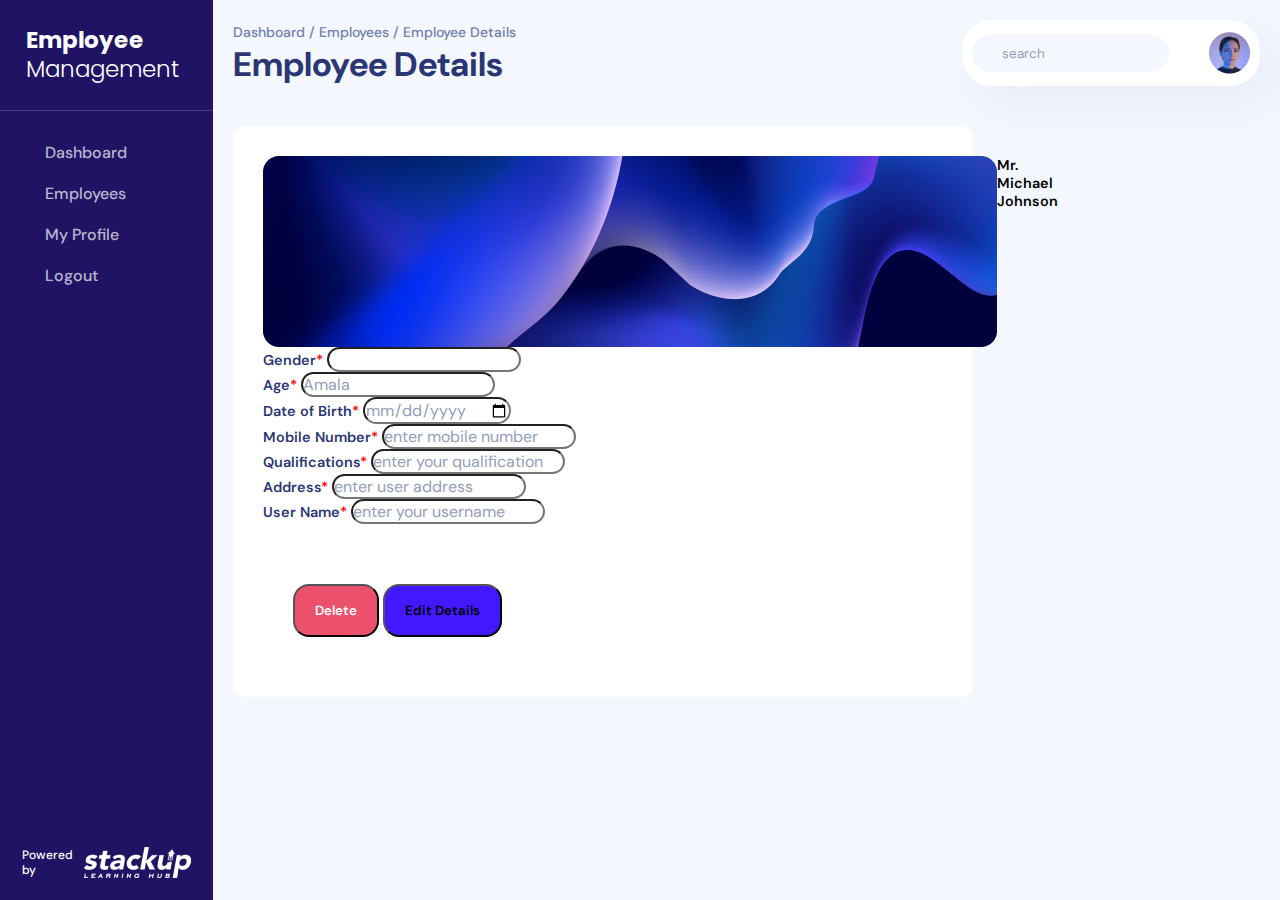
==== editemployee.html @ 4b9c434e "this is first commit" ====
<!DOCTYPE html>
<html lang="en">

<head>
    <meta charset="UTF-8">
    <meta name="viewport" content="width=device-width, initial-scale=1.0">
    <title>details Employee</title>
    <link href="https://cdn.jsdelivr.net/npm/bootstrap@5.3.2/dist/css/bootstrap.min.css" rel="stylesheet"
        integrity="sha384-T3c6CoIi6uLrA9TneNEoa7RxnatzjcDSCmG1MXxSR1GAsXEV/Dwwykc2MPK8M2HN" crossorigin="anonymous">
    <link rel="stylesheet" href="https://cdn.jsdelivr.net/npm/bootstrap-icons@1.11.1/font/bootstrap-icons.css">
    <link rel="stylesheet" href="https://cdnjs.cloudflare.com/ajax/libs/font-awesome/6.4.2/css/all.min.css"
        integrity="sha512-z3gLpd7yknf1YoNbCzqRKc4qyor8gaKU1qmn+CShxbuBusANI9QpRohGBreCFkKxLhei6S9CQXFEbbKuqLg0DA=="
        crossorigin="anonymous" referrerpolicy="no-referrer" />
    <link rel="stylesheet" href="form.css">
    <link rel="stylesheet" href="style.css">

</head>

<body>
    <section class="conTainer">
        <div class="main-section">
            <!-- Side bar section -->
            <div class="main-side-section">
                <div class="nav-head">
                    <div class="main-section-head">Employee</div>
                    <div class="main-side-head">Management</div>
                </div>
            </div>

            <!-- nav links -->

            <div class="nav-content">
                <ul class="nav-head-content">
                    <li><a href=""><i class="fa-solid fa-house"></i> <span class="navrbars-text">Dashboard</span></a>
                    </li>
                    <li><a href=""><i class="fa-solid fa-chart-simple"></i><span
                                class="navrbars-text">Employees</span></a></li>
                    <li><a href=""><i class="fa-solid fa-user"></i><span class="navrbars-text">My Profile</span></a>
                    </li>
                    <li><a href=""><i class="fa-solid fa-lock"></i><span class="navrbars-text">Logout</span></a></li>

                </ul>
            </div>
            <!-- powered bye area -->
            <div class="copyright">
                <div class="copyright-content">Powered by</div>
                <img src="img/logo.png" alt="stackup learining">
            </div>
        </div>


        <!-- main content  -->
        <div class="main-content">
            <!-- main header text -->
            <div class="banner-header">
                <div class="banner-text">
                    <div class="head-text">Dashboard / Employees / Employee Details</div>
                    <div class="main-head">Employee Details</div>
                </div>

                <!-- seacrch and profile -->
                <div class="profile_search">
                    <div class="search_input">
                        <i class="fa-solid fa-magnifying-glass"></i>
                        <input type="search" placeholder="search">
                    </div>
                    <i class="fa-regular fa-bell bell"></i>
                    <img src="img/Avatar Style 6.png">
                </div>
            </div>

            
            


            <div class="row edit-form" id="editEmployeeForm">

                <div class="col-lg-6 bg-colour edit-block col-md-12 " id="block">
                    <div class="head-btn">
                        <img class="bg-image" src="img/Background Image.png">
                        <div>Mr. Michael Johnson</div>

                        <!-- <button data-close-button class="close-button">&times;</button> -->
                    </div>
                   
                    <form>
                        <input type="hidden" id="editId">

                        <div class="row">
                            <div class="col-lg-2 col-md-12">
                                <label for="gender" class="form-label pb-3 pt-4 required">Gender</label>
                                <input class="form-control form-control-lg" type="text" placeholder=""
                                    aria-label=".form-control-sm example" id="editgender">

                            </div>

                            <div class="col-lg-2 col-md-6">
                                <label for="age" class="form-label pb-3 pt-4 required">Age</label>
                                <input class="form-control form-control-lg" type="text" placeholder="Amala"
                                    aria-label=".form-control-sm example" id="editage">

                            </div>

                            <div class="col-lg-6 col-md-6">
                                <div class="col-lg-6 col-sm-12">
                                    <label for="date of birth" class="form-label pb-3 pt-4 required">Date of Birth</label>
                                    <input class="form-control form-control-lg" type="date" placeholder="" id="editdob"
                                        aria-label=".form-control-sm example">
    
                                </div>

                            </div>


                        </div>
                        <div class="row">
                            <div class="col-lg-6 col-sm-12">
                                <label for="exampleInputEmail1" class="form-label pb-3 pt-4 required">Mobile Number</label>
                                <input type="number" class="form-control form-control-lg" id="exampleInputEmail1"
                                    id="edit-mob" placeholder="enter mobile number" aria-describedby="emailHelp">
                            </div>

                            <div class="col-lg-6 col-sm-12">
                                <label for="Qualifications" class="form-label pb-3 pt-4 required">Qualifications</label>
                                <input class="form-control form-control-lg" type="text"
                                    placeholder="enter your qualification" aria-label=".form-control-sm example"
                                    id="edit-qualifications">
                            </div>

                        </div>

                        <div class="row">
                            <div class="col-lg-6 col-sm-12">
                                <label for="exampleInputEmail1" class="form-label pb-3 pt-4 required">Address</label>
                                <input type="text" class="form-control form-control-lg" id="exampleInputEmail1"
                                    placeholder="enter user address" aria-describedby="emailHelp" id="editaddress">
                            </div>

                            <div class="col-lg-6 col-sm-12">
                                <label for="password" class="form-label pb-3 pt-4 required">User Name</label>
                                <input class="form-control form-control-lg" type="text"
                                    placeholder="enter your username" aria-label=".form-control-sm example"
                                    id="editusername">
                            </div>

                        </div>

                     

                        <div class=" d-flex justify-content-end buttons edit-block bg-colour w-100">
                            <button type="button" class="btn dele-btns align">Delete</button>
                            <button type="button" class="btn btn-primary">Edit Details</button>
                        </div>
                    </form>
                </div>
            </div>
            


            <div id="overlay"></div>


        </div>


    </section>

    <script src="script.js"></script>

    <script src="https://cdn.jsdelivr.net/npm/bootstrap@5.3.2/dist/js/bootstrap.bundle.min.js"
        integrity="sha384-C6RzsynM9kWDrMNeT87bh95OGNyZPhcTNXj1NW7RuBCsyN/o0jlpcV8Qyq46cDfL"
        crossorigin="anonymous"></script>
</body>

</html>
---- form.css ----
@import url('https://fonts.googleapis.com/css2?family=Caprasimo&family=DM+Sans:opsz,wght@9..40,400;9..40,500;9..40,700&family=Instrument+Serif:ital@1&family=Montserrat:wght@400;500;700&display=swap');
@import url("https://cdn.jsdelivr.net/npm/bootstrap-icons@1.11.1/font/bootstrap-icons.css");


body {
    box-sizing: border-box;
    margin: 0;
    padding: 0;
    
    
    
    background: #E9EDF2;
    font-family: DM Sans;
    font-size: .90rem;
    font-weight: 600;


}
:root{
    --primary-text-color: #2B3674;    
    --secondary-color: #4318ff;
    --paragrah-color: #8F9BBA;
    --background-color: #fff;
    --input-bg-color: #FAFCFE;
    --input-br-color: #B2BAD0;
    --alert-text: #624E17;
    --danger-color: #f00;

}

/* edit block */

.edit-block{
    border-radius: 12px;
    padding: 30px 30px;
    margin-top: 40px;
    width: 72%;
}
.bg-image{
    
}
.edit-img{
    
}
.block{
    
    /* width: 80%; */
    /* height: 100vh; */
    position: absolute;
    top: 70%;
    left: 50%;
    right: 50%;
    transform: translate(-50%, -50%) scale(0);
    z-index: 20;
    transition: 200ms ease-in-out;
    /* width: 500px; */
    /* max-width: 80%; */
}
.block.active{
    transform: translate(-50%, -50%) scale(1);
}
.block{
    width: 49%;
    border-radius: 12px;
    padding: 30px 30px;
    margin-top: 100px;
    
}
.head-btn{
    display: flex;
    justify-content: space-between;
}
.close-button{
    border: none;
    background: transparent;
    display: flex;
    justify-content: flex-end;
    font-size: 30px;
}
#overlay{
    position: fixed;
    opacity: 0;
    top: 0;
    left: 0;
    right: 0;
    bottom: 0;
    background-color: rgba(0,0,0,.5);
    pointer-events: none;
    transition: 200ms ease-in-out;
}
#overlay.active{
    opacity: 1;
    pointer-events: all;
}
.bg-colour{
    background-color: var(--background-color);
}

.text{
    font-weight: 700;
    font-style: normal;
    line-height: 32px;

}
.bg-colour h3{
    color: var(--primary-text-color);
    font-size: 24px;
    letter-spacing: -0.48px;
    padding-bottom: 20px;
}
.bg-colour h5{
    color: var(--secondary-color);
    text-align: center;
    font-size: 16px;
    letter-spacing: -0.32px;
}
.bg-colour p{
    color: var(--paragrah-color);
    text-align: center;
    font-size: 12px;
    font-style: normal;
    font-weight: 500;
    line-height: 15px;
    letter-spacing: -0.24px;
}
.form-control-lg{
    font-size: 1rem;
    color: #949DB9;
}
input::placeholder {
    color:#949DB9;
}
.form-label{
     color: var(--primary-text-color);
}
.form-check-label{
     color: var(--primary-text-color);
}
.btn-light{
    color: var(--primary-text-color);
}

.file-upload{
    border: 2px dashed #B2BAD0;
    color: var(--input-br-color);
    border-radius: 12px;
    padding: 1rem;
    background-color: var(--input-bg-color);
}
input[type="file"]{
    display: none;
}
.upload{
    color: var(--secondary-color);
    font-size: 30px;
}
.form-select{
     font-size: 17px;
     border-radius: 16px;
     color: #949DB9;
     line-height: 24px;
     letter-spacing: -0.28px;
     font-style: normal;
     font-weight: 400;
}

.form-control{
    color: #949DB9 !important;
    border-radius: 16px;
}
.form-control::placeholder{
    color: #949DB9 !important;
}
.form-control:focus {
    border: 1px solid #4318FF;
    box-shadow: none;
    /* outline: none; */
}
.form-select:focus {
    border: 1px solid #4318FF;
    box-shadow: none;
    outline: none;
}

.form-check-input{
    align-items: center;
}
.form-range::-webkit-slider-thumb{
    -webkit-appearance: none;
    background-color: var(--secondary-color);
    cursor: pointer;
}
.form-check-input:checked{
     background-color: var(--secondary-color);
     outline: none;
     border: none;

}
.form-control-color{
    max-width: 100%;
}
.alert{
    margin-bottom: 0;
}
.alert p{
    text-align: left;
    font-size: 14px;
    line-height: 22px;
    color: var(--alert-text);
}
.alert .para-text{
    font-size: 14px;
    font-weight: 600;
}
.alert-text{
    margin-bottom: .8rem;
}
.ranges{
    width: 130px;
    /* border: 1px solid #dee2e6; */
    padding: 10px;
    text-align: center;
    color: var(--primary-text-color);
}
/* span{
    border-radius: 16px;
    background-color: var(--input-bg-color);
} */
.flex-wrap{
    gap: .4rem;
}
.btn{
    padding: 1rem 1.25rem;
    font-weight: 600;
    border-radius: 1rem;
}
.btn-primary{
    background-color: var(--secondary-color);
}
.btn-primary:hover{
    background-color: var(--secondary-color);
    color: #fff;
}
.align{
    background-color: transparent;
}
.required::after{
   content: "*";
   color: var(--danger-color);
}
.form-margin{
    padding-left: 2.5rem;
}
.buttons{
    /* font-weight: 600; */
    /* padding: 30px 30px; */
    /* border-radius: 16px; */
    margin-top: 30px;
    outline: none;
    gap: 6px;
}

/* edit form */
.dele-btns{
    background-color: #EB506C;
    color: #fff;
}
.dele-btns:hover{
    color: #fff;
    background-color: #EB506C;
}
/* edit data */

/* Add this to your style.css file */
.edit-form {
    /* display: none; */
    /* Add your styling for the edit form */
  }
  .chbtn{
    display: none;
  }
  

/* delete alertbox */
.delete-edit-btn{
    display: flex;
    flex-direction: column;
    gap: 15px;
    border-radius: 12px;
    padding: 20px;
    position: absolute;
    top: 90px;
    left: 30%;
    display: none;
    /* right: 50px; */
}
.dele-head .text{
    font-size: 20px;
    flex: 1;
    color: var(--primary-text-color);
}
.dele-head{
    display: flex;
    
}
.dele-head i{
    font-size: 30px;
    border-radius: 10px;
    background-color: #F4F7FE;
    color: var(--secondary-color);
}
.dele-head-text{
    color: var(--primary-text-color);
    font-size: 16px;
    font-weight: 500;
}
.dele-bt button{
    display: flex;
    justify-content: flex-end;
    
    
}
/* delete alertbox-end */


@media (max-width: 1400px){
    .container, .container-lg, .container-md, .container-sm, .container-xl, .container-xxl {
        max-width: 1200px;
    }
}
@media (max-width: 1000px){
  .block {
    max-width: unset;
  }
}
@media (max-width: 1000px){
    .col-md-12{
        width: 100%;
    }

    .flex-wrap{
        gap: 15px;
    }
}
@media (max-width: 600px){
    .block {
        margin-top: 0px;
        border-radius: 0px;
        padding: 30px 30px;
    }
    .buttons{
        padding: 27px;
        margin-top: 0px;
        border-radius: 0px;
    }
    .btn{
    padding: .50rem .50rem;
    }
    
}
---- style.css ----
@import url('https://fonts.googleapis.com/css2?family=Montserrat:ital,wght@0,100;0,200;0,300;0,400;0,500;0,600;0,700;0,800;0,900;1,200;1,300;1,400;1,500;1,600;1,700;1,800;1,900&family=Poppins:wght@100;200;300;400;500;600;700;800;900&display=swap');
@import url('https://fonts.googleapis.com/css2?family=DM+Sans:opsz,wght@9..40,200;9..40,400;9..40,500;9..40,600;9..40,700;9..40,900;9..40,1000&family=Montserrat:ital,wght@0,100;0,200;0,300;0,400;0,500;0,600;0,700;0,800;0,900;1,200;1,300;1,400;1,500;1,600;1,700;1,800;1,900&family=Poppins:wght@100;200;300;400;500;600;700;800;900&display=swap');

* {
    padding: 0;
    margin: 0;
    font-family: 'Montserrat', sans-serif;
    font-family: 'Poppins', sans-serif;
    font-family: 'DM Sans', sans-serif;
    box-sizing: border-box;
}

a {
    text-decoration: none;
}

li {
    list-style: none;
}

:root {
    --primary-color: rgb(33, 19, 100);
    --white-color: #fff;
    --main-content: rgb(244, 247, 254);
    --text-color: #2B3674;
}

.conTainer {
    display: grid;
    grid-template-columns: 1fr 5fr;
}

.main-section {
    display: flex;
    flex-direction: column;
    background-color: var(--primary-color);
    height: 100vh;
    /* width: 290px; */
}

.main-side-section {
    border-bottom: 1px solid #FFFFFF2B;
}

.nav-head {
    padding: 26px;

}

.main-section-head {
    color: var(--white-color);
    font-size: 23px;
    font-family: Poppins;
    font-weight: 700;
    line-height: 28.75px
}

.main-side-head {
    color: var(--white-color);
    font-size: 23px;
    font-family: Poppins;
    font-weight: 300;
    line-height: 28.75px;
}

.nav-bar-Powered {
    border-bottom: 1px solid #FFFFFF2B;
}


.nav-content {
    display: flex;
    flex-direction: column;
    flex: 1;
}

.nav-head-content {
    margin: 1px 0;
    display: flex;
    flex-direction: column;
    padding: 20px;

    /* gap: 20px; */
    /* padding-top: 20px; */
}

.nav-head-content li {
    /* padding-left: 25px; */
    padding: 10px;
}
.nav-head-content li:hover {
    border-radius: 15px;
    background: rgba(255, 255, 255, 0.13);
}
.nav-head-content li a {
    display: flex;
    gap: 15px;
    color: rgba(255, 255, 255, 0.70);
    font-size: 16px;
    font-family: DM Sans;
    font-weight: 500;
    /* line-height: 30px; */
}

.nav-head-content a {
    display: flex;
    align-items: center;
}

.copyright {
    display: flex;
    background-color: var(--primary-color);
    gap: 10px;
    align-items: center;
    align-items: center;
    justify-content: center;
    padding: 22px;
}

.copyright-content {
    color: var(--white-color);
    font-size: 12px;
    font-family: DM Sans;
    font-weight: 500;
    line-height: 15px;
}

/* main content */

.main-content {
    background-color: var(--main-content);
    width: 100%;
    padding: 20px;
    height: 100vh;
}
.banner-header{
    display: flex;
}
.banner-text {
    /* padding-left: 22px; */
    flex: 1;
}

.head-text {
    color: #707EAE;
    font-size: 14px;
    font-family: DM Sans;
    font-weight: 500;
    line-height: 24px;
}

.main-head {
    color: var(--text-color);
    font-size: 34px;
    font-family: DM Sans;
    font-weight: 700;
    line-height: 42px;
}

.profile_search{
    display: flex;
    align-items: center;
    gap: 20PX;
    background-color: var(--white-color);
    border-radius: 30px;
    padding: 10px;
    box-shadow: 14px 17px 40px 4px rgba(112, 144, 176, 0.08);
}
input[type="search"]{
    outline: none;
    border: none;
    padding: 10px;
    width: 100%;
    background-color: transparent;

}
.search_input{
    display: flex;
    align-items: center;
    background-color: var(--main-content);
    
    border-radius: 30px;
}
.search_input i{
    color: #2B3674;
    padding-left: 20px;
}
.bell{
    color: #A3AED0;
}

.table-section {
    display: flex;
    flex-direction: column;
    gap: 20px;
    /* align-items: center; */
    border-radius: 20px;
    margin: 20px 0px;
    padding: 20px;
    background-color: var(--white-color);
}
.table-container{
    display: flex;
}
.tables{
    display: flex;
    align-items: center;
    flex: 1;
}
.table-head {
    color: var(--text-color);
    font-size: 24px;
    font-family: DM Sans;
    font-weight: 700;
    line-height: 32px;
}
.number-dropdown{
    padding: 0px 8px 0px 20px;

}
.number-dropdown select{
    padding: 6px 12px;
    border-radius: 5px;
}
.drop-text{
    color: #333;
    text-align: center;
    font-family: DM Sans; 
    font-size: 15px;
    font-style: normal;
    font-weight: 700;
    line-height: 24px; 
    letter-spacing: -0.3px;
}
.table-btn button{
    border-radius: 16px;
    background-color: #4318ff;
    padding: 13px 20px ;
    border: none;
}
.table-btn-text {
    color: #FFF;
    text-align: center;
    font-family: DM Sans;
    font-size: 15px;
    font-style: normal;
    font-weight: 700;
    line-height: 24px; /* 160% */
    letter-spacing: -0.3px;

}
/* table */
#table-content tr td{

color: var(--text-color);
font-size: 14px;
font-style: normal;
font-weight: 700;
line-height: 24px; 
letter-spacing: -0.28px;

}
.table-down-icon::after{
    content: '\f107';
    font-family: FontAwesome;
    margin: 0 0 0 7px;
}
.table-content-head .head-text{
    color: #8B95B7;
}

/* .delete-edit button */

.delete-edit {
    border: none;
    background: #EBEFF8;
    padding: 10px;
    border-radius: 10px;
}

.delete-edit i {
    color: #4318FF;
    font-size: 20px;
    display: flex;
    align-items: center;
}
 .employee-data button{
    border: none;
}
.actions{
    position: relative;
}
.employee-data{
    position: absolute;
    padding: 10px 5px;
    left: -89px;
    top: 45px;
    border-radius: 14px;
    border: 0.5px solid #D3D8E2;
    background: #FFF;
    box-shadow: 0px 1px 4px 0px rgba(16, 16, 49, 0.12);
    z-index: 5;
    display: flex;
    flex-direction: column;
    gap: 10px;
    display: none;
}


.employee-data .btn-controls{
    background-color: transparent;
    color: #2B3674;
    align-items: center;
    gap: 10px;
    font-family: DM Sans;
    font-size: 14px;
    font-style: normal;
    font-weight: 700;
    line-height: 24px;
    letter-spacing: -0.28px;
    border: none;
    display: flex;
    padding: 10px;
}
.gap{
    padding-bottom: 10px;
}
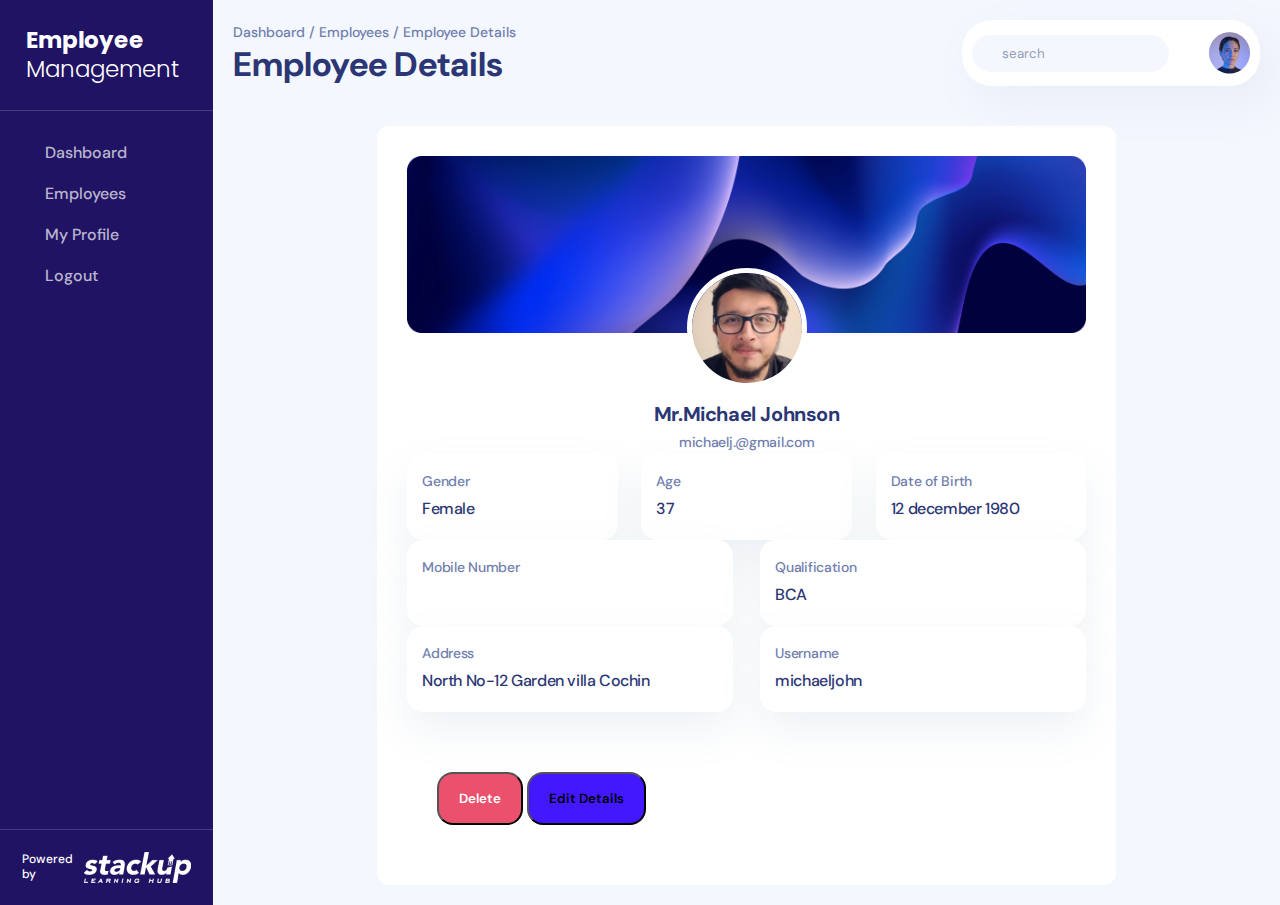
==== commit d2552a9d: "new changes" ====
--- a/editemployee.html
+++ b/editemployee.html
@@ -76,87 +76,267 @@
             <div class="row edit-form" id="editEmployeeForm">
 
                 <div class="col-lg-6 bg-colour edit-block col-md-12 " id="block">
-                    <div class="head-btn">
-                        <img class="bg-image" src="img/Background Image.png">
-                        <div>Mr. Michael Johnson</div>
-
+                        <div class="emp-details">
+                        <img class="img-bg" src="img/Background Image.png">
+                       
+                        <img class="bg-image" id="view-img" src="img/Elipse 5.png">
+                        <div class="img-head">
+                        <div class="form-name" id="view-fullname">Mr.Michael Johnson</div>
+                        <div class="form-email" id="view-email">michaelj.@gmail.com</div>
+                        </div>
                         <!-- <button data-close-button class="close-button">&times;</button> -->
-                    </div>
-                   
-                    <form>
-                        <input type="hidden" id="editId">
-
-                        <div class="row">
-                            <div class="col-lg-2 col-md-12">
-                                <label for="gender" class="form-label pb-3 pt-4 required">Gender</label>
-                                <input class="form-control form-control-lg" type="text" placeholder=""
-                                    aria-label=".form-control-sm example" id="editgender">
-
-                            </div>
-
-                            <div class="col-lg-2 col-md-6">
-                                <label for="age" class="form-label pb-3 pt-4 required">Age</label>
-                                <input class="form-control form-control-lg" type="text" placeholder="Amala"
-                                    aria-label=".form-control-sm example" id="editage">
-
-                            </div>
-
-                            <div class="col-lg-6 col-md-6">
-                                <div class="col-lg-6 col-sm-12">
-                                    <label for="date of birth" class="form-label pb-3 pt-4 required">Date of Birth</label>
-                                    <input class="form-control form-control-lg" type="date" placeholder="" id="editdob"
-                                        aria-label=".form-control-sm example">
-    
+                       </div>
+                         <!-- row1 -->
+                         <div class="form-table mt-4">
+                         <div class="form-text">
+                             <div class=" form-email">Gender</div>
+                             <div class="form-name form-content" id="view-gender">Female</div>
+
+                         </div>
+
+                         <div class="form-text">
+                            <div class=" form-email">Age</div>
+                            <div class="form-name form-content" id="view-age">37</div>
+
+                        </div>
+
+                        <div class="form-text">
+                            <div class=" form-email">Date of Birth</div>
+                            <div class="form-name form-content" id="view-dob">12 december 1980</div>
+
+                        </div>
+                        </div>
+                      
+                          <!-- row2 -->
+                        <div class="form-table mt-3">
+                        <div class="form-text form-box">
+                            <div class=" form-email">Mobile Number</div>
+                            <div class="form-name form-content" id="view-phone"></div>
+
+                        </div>
+
+                        <div class="form-text form-box">
+                            <div class=" form-email">Qualification</div>
+                            <div class="form-name form-content" id="view-qualification">BCA</div>
+
+                        </div>
+
+                        </div>
+
+                         <!-- row2 -->
+                         <div class="form-table mt-3">
+                            <div class="form-text form-box">
+                                <div class=" form-email">Address</div>
+                                <div class="form-name form-content" id="view-address">North No-12 Garden villa
+                                    Cochin
                                 </div>
-
-                            </div>
-
-
-                        </div>
-                        <div class="row">
-                            <div class="col-lg-6 col-sm-12">
-                                <label for="exampleInputEmail1" class="form-label pb-3 pt-4 required">Mobile Number</label>
-                                <input type="number" class="form-control form-control-lg" id="exampleInputEmail1"
-                                    id="edit-mob" placeholder="enter mobile number" aria-describedby="emailHelp">
-                            </div>
-
-                            <div class="col-lg-6 col-sm-12">
-                                <label for="Qualifications" class="form-label pb-3 pt-4 required">Qualifications</label>
-                                <input class="form-control form-control-lg" type="text"
-                                    placeholder="enter your qualification" aria-label=".form-control-sm example"
-                                    id="edit-qualifications">
-                            </div>
-
-                        </div>
-
-                        <div class="row">
-                            <div class="col-lg-6 col-sm-12">
-                                <label for="exampleInputEmail1" class="form-label pb-3 pt-4 required">Address</label>
-                                <input type="text" class="form-control form-control-lg" id="exampleInputEmail1"
-                                    placeholder="enter user address" aria-describedby="emailHelp" id="editaddress">
-                            </div>
-
-                            <div class="col-lg-6 col-sm-12">
-                                <label for="password" class="form-label pb-3 pt-4 required">User Name</label>
-                                <input class="form-control form-control-lg" type="text"
-                                    placeholder="enter your username" aria-label=".form-control-sm example"
-                                    id="editusername">
-                            </div>
-
-                        </div>
-
-                     
+    
+                            </div>
+    
+                            <div class="form-text form-box">
+                                <div class=" form-email">Username</div>
+                                <div class="form-name form-content" id="view-username">michaeljohn</div>
+    
+                            </div>
+    
+                            </div>
 
                         <div class=" d-flex justify-content-end buttons edit-block bg-colour w-100">
                             <button type="button" class="btn dele-btns align">Delete</button>
-                            <button type="button" class="btn btn-primary">Edit Details</button>
+                            <button type="button" class="btn btn-primary" onclick="Formopen()">Edit Details</button>
+                        </div>
+                    
+                </div>
+            </div>
+            
+            <!-- EDIT FORM -->
+
+            <div class="row" id="">
+
+                <div class="col-lg-6 bg-colour block col-md-12 " id="View-Employee-form">
+                    <div class="head-btn">
+                        <h3 class="text " id="edit-head">Add Employee </h3>         
+                        <!-- <button onclick="Formclose()" class="close-button">&times;</button>  -->
+                        <button onclick="Formclose()" class="close">&times;</button> 
+                        <!-- <button  class="btn-close" aria-label="Close"></button> -->
+    
+                    </div>
+                    <!-- <div >
+                    <label for="formFile" id="displayaddimg"
+                        class="file-upload w-100  flex-column align-items-center justify-content-center" >
+                        <i class="bi bi-upload upload d-flex justify-content-center"></i>
+                        <h5 class="text">Upload Image</h5>
+                        <p>PNG, JPG files are allowed</p>
+                        <input class="form-control" type="file" id="formFile">
+                    </label>
+                    </div> -->
+                    <!---edit form image--->
+                    <div class="editdp " id="displayimgbox">
+                    <div class="edit-picture">
+                        <img id="getimg" class="get-edit-pic" src="/">
+                    </div>
+                       <label for="change-photo" class="changeimgbtn">
+                        change
+                        <input id="change-photo" type="file">
+                       </label> 
+                    </div>
+                    <!---edit form image end--->
+    
+                    <form>
+                        <div class="row">
+                            <div class="col-lg-4 col-md-12">
+                                <label for="exampleInputEmail1" class="form-label pb-1 pt-2 required">Salutation</label>
+                                <select class="form-select form-select-lg" aria-label="Default select example"
+                                    id="salutation">
+                                    <option selected>select </option>
+                                    <option value="Mr">Mr.</option>
+                                    <option value="Ms">Ms.</option>
+                                    <option value="Mrs">Mrs.</option>
+                                    <option value="Mrs">Dr.</option>
+                                    <option value="Mrs">Prof.</option>
+    
+                                </select>
+                            </div>
+    
+                            <div class="col-lg-4 col-md-6">
+                                <label for="first-name" class="form-label pb-1 pt-2 required">First Name</label>
+                                <input class="form-control form-control-lg" type="text" placeholder="enter firstname"
+                                    aria-label=".form-control-sm example" id="firstName">
+    
+                            </div>
+    
+                            <div class="col-lg-4 col-md-6">
+                                <label for="last-name" class="form-label pb-1 pt-2 required">Last Name</label>
+                                <input class="form-control form-control-lg" type="text" placeholder="enter lastname"
+                                    aria-label=".form-control-sm example" id="lastName">
+    
+                            </div>
+    
+    
+                        </div>
+                        <div class="row">
+                            <div class="col-lg-6 col-sm'-12">
+                                <label for="exampleInputEmail1" class="form-label pb-1 pt-2 required">Email Address</label>
+                                <input type="email" class="form-control form-control-lg" id="email"
+                                    placeholder="enter email" aria-describedby="emailHelp">
+                            </div>
+    
+                            <div class="col-lg-6 col-sm-12">
+                                <label for="Mobile Number" class="form-label pb-1 pt-2 required">Mobile Number</label>
+                                <input class="form-control form-control-lg" type="text"
+                                    placeholder="enter your mobile number" aria-label=".form-control-sm example" id="phone">
+                            </div>
+    
+                        </div>
+    
+                        <div class="row">
+                            <div class="col-lg-6 col-sm-12">
+                                <label for="exampleInputEmail1" class="form-label pb-1 pt-2 required">User Name</label>
+                                <input type="text" class="form-control form-control-lg" placeholder="enter user name"
+                                    aria-describedby="emailHelp" id="username">
+                            </div>
+    
+                            <div class="col-lg-6 col-sm-12">
+                                <label for="password" class="form-label pb-1 pt-2 required">Password</label>
+                                <input class="form-control form-control-lg" type="password" placeholder="enter your password"
+                                    aria-label=".form-control-sm example" id="password">
+                            </div>
+    
+                        </div>
+    
+                        <div class="row align-items-center">
+                            <div class="col-lg-6 col-sm-12">
+                                <label for="date of birth" class="form-label pb-1 pt-2 required">Date of Birth</label>
+                                <input class="form-control form-control-lg" type="date" placeholder="" id="dob"
+                                    aria-label=".form-control-sm example">
+    
+                            </div>
+    
+                            <div class="col-lg-6 col-sm-12 align-items-start">
+                                <label for="gender" class="form-label pb-1 pt-2 required" id="gender">Gender</label>
+                                <div class="row mt-2">
+                                    <div class="form-check col-4 ms-3">
+    
+                                        <input class="form-check-input" type="radio" name="flexRadioDefault"
+                                            id="Male" value="male">
+                                        <label class="form-check-label" for="flexRadioDefault1">
+                                            Male
+                                        </label>
+                                    </div>
+    
+                                    <div class="form-check col-6">
+                                        <input class="form-check-input" type="radio" name="flexRadioDefault"
+                                            id="Female" value="female">
+                                        <label class="form-check-label" for="flexRadioDefault2">
+                                            Female
+                                        </label>
+                                    </div>
+                                </div>
+                            </div>
+                        </div>
+    
+                        <div class="row pt-2">
+                            <div class="col-12">
+                                <label for="Address" class="form-label pb-1 required">Qualifications</label>
+                                <input class="form-control form-control-lg" type="text" placeholder="enter your address"
+                                    aria-label=".form-control-sm example" id="qualifications">
+                            </div>
+                        </div>
+    
+                        <div class="row pt-2">
+                            <div class="col-12">
+                                <label for="Address" class="form-label pb-1 required">Address</label>
+                                <input class="form-control form-control-lg" type="text" placeholder="enter your address"
+                                    aria-label=".form-control-sm example" id="address">
+                            </div>
+                        </div>
+    
+                        <div class="row">
+                            <div class="col-lg-6 col-sm-12">
+                                <label for="exampleInputEmail1" class="form-label pb-1 pt-2 required">Country</label>
+                                <select class="form-select form-select-lg" aria-label="Default select example" id="country">
+                                    <option selected>select country</option>
+                                    <option value="India">India</option>
+                                    <option value="US">US</option>
+                                    <option value="Canada">Canada</option>
+                                </select>
+                            </div>
+                            <div class="col-lg-6 col-sm-12">
+                                <label for="exampleInputEmail1" class="form-label pb-1 pt-2 required">State</label>
+                                <select class="form-select form-select-lg" aria-label="Default select example" id="state">
+                                    <option selected>select state</option>
+                                    <option value="Kerala">Kerala</option>
+                                    <option value="Karnataka">Karnataka</option>
+                                    <option value="Delhi">Delhi</option>
+                                </select>
+                            </div>
+                        </div>
+    
+                        <div class="row">
+                            <div class="col-lg-6">
+                                <label for="city" class="form-label pb-1 pt-2 required">City</label>
+                                <input class="form-control form-control-lg" type="text" placeholder="enter city" id="city"
+                                    aria-label=".form-control-sm example">
+                            </div>
+    
+                            <div class="col-lg-6">
+                                <label for="pin/zip" class="form-label pb-1 pt-2 required">Pin/Zip</label>
+                                <input class="form-control form-control-lg" type="text" placeholder="enter pin/zip" id="pin"
+                                    aria-label=".form-control-sm example">
+                            </div>
+                        </div>
+    
+                        <div class=" d-flex justify-content-end buttons bg-colour w-100">
+                            <button onclick="Formclose()" class="btn  btn-light align">Cancel</button>
+                            <button  class="btn btn-primary " id="addbtn" onclick="userdetails()">Add Employee</button>
+                            <button  class="btn btn-primary chbtn" id="change-btn" onclick="editEmployeeForm()"  >Save Change</button>
+    
                         </div>
                     </form>
                 </div>
             </div>
-            
-
-
+            <!-- form end -->
+             <!-- EDIT FORM END -->
             <div id="overlay"></div>
 
 
@@ -165,7 +345,11 @@
 
     </section>
 
-    <script src="script.js"></script>
+
+
+    <script src="view.js"></script>
+    
+
 
     <script src="https://cdn.jsdelivr.net/npm/bootstrap@5.3.2/dist/js/bootstrap.bundle.min.js"
         integrity="sha384-C6RzsynM9kWDrMNeT87bh95OGNyZPhcTNXj1NW7RuBCsyN/o0jlpcV8Qyq46cDfL"
--- a/form.css
+++ b/form.css
@@ -36,18 +36,17 @@
     margin-top: 40px;
     width: 72%;
 }
-.bg-image{
-    
-}
-.edit-img{
-    
-}
+
+.img-head{
+    padding-top: 10px;
+}
+
 .block{
     
     /* width: 80%; */
     /* height: 100vh; */
     position: absolute;
-    top: 70%;
+    top: 450px;
     left: 50%;
     right: 50%;
     transform: translate(-50%, -50%) scale(0);
@@ -62,20 +61,23 @@
 .block{
     width: 49%;
     border-radius: 12px;
-    padding: 30px 30px;
+    padding: 20px 20px;
     margin-top: 100px;
     
 }
 .head-btn{
     display: flex;
+    align-items: center;
     justify-content: space-between;
 }
-.close-button{
+
+.close{
     border: none;
-    background: transparent;
-    display: flex;
-    justify-content: flex-end;
-    font-size: 30px;
+     margin-bottom: 20px;
+    font-size: 40px;
+    border-radius: 10px;
+    background-color: #F4F7FE;
+    color: var(--secondary-color);
 }
 #overlay{
     position: fixed;
@@ -87,6 +89,7 @@
     background-color: rgba(0,0,0,.5);
     pointer-events: none;
     transition: 200ms ease-in-out;
+    z-index: 5;
 }
 #overlay.active{
     opacity: 1;
@@ -106,7 +109,7 @@
     color: var(--primary-text-color);
     font-size: 24px;
     letter-spacing: -0.48px;
-    padding-bottom: 20px;
+    /* padding-bottom: 20px; */
 }
 .bg-colour h5{
     color: var(--secondary-color);
@@ -141,11 +144,16 @@
 }
 
 .file-upload{
+    display: flex;
     border: 2px dashed #B2BAD0;
     color: var(--input-br-color);
     border-radius: 12px;
-    padding: 1rem;
+    padding: .5rem;
     background-color: var(--input-bg-color);
+}
+#displayaddimg{
+    display: none;
+
 }
 input[type="file"]{
     display: none;
@@ -260,7 +268,76 @@
     gap: 6px;
 }
 
-/* edit form */
+/* view form */
+.emp-details{
+    display: flex;
+    justify-content: center;
+
+}
+.img-bg{
+    width: 100%;
+}
+.bg-image{
+    margin-top: -65px;
+    width: 120px;
+    height: 120px;
+    border-radius: 100%;
+    border: 5px solid #fff;
+}
+.emp-details{
+    display: flex;
+    flex-direction: column;
+    align-items: center;
+}
+.form-name{
+    color: #2B3674;
+text-align: center;
+
+/* Body Text/ Extra-Large/ Bold */
+font-family: DM Sans;
+font-size: 20px;
+font-style: normal;
+font-weight: 700;
+line-height: 32px; /* 160% */
+letter-spacing: -0.4px;
+}
+.form-email{
+    color: #707EAE;
+    text-align: center;
+
+/* Body Text/ Small/ Medium */
+font-family: DM Sans;
+font-size: 14px;
+font-style: normal;
+font-weight: 500;
+line-height: 24px; /* 171.429% */
+letter-spacing: -0.28px;
+}
+.form-table{
+    display: flex;
+    justify-content: space-between;
+}
+
+.form-text{
+    padding: 15px;
+    width: 31%;
+    /* height: 100px; */
+    border-radius: 16px;
+    background-color: var(--background-color);
+    box-shadow: 0px 18px 40px 0px rgba(112, 144, 176, 0.12);
+     display: flex;
+     flex-direction: column;
+     /* gap: 5px; */
+     text-align: center;
+     align-items: flex-start;
+}
+.form-box{
+    width: 48%;
+}
+.form-content{
+    font-size: 16px;
+    font-weight: 500;
+}
 .dele-btns{
     background-color: #EB506C;
     color: #fff;
@@ -273,6 +350,8 @@
 
 /* Add this to your style.css file */
 .edit-form {
+    display: flex;
+    justify-content: center;
     /* display: none; */
     /* Add your styling for the edit form */
   }
@@ -292,6 +371,7 @@
     top: 90px;
     left: 30%;
     display: none;
+    z-index: 6;
     /* right: 50px; */
 }
 .dele-head .text{
@@ -303,11 +383,8 @@
     display: flex;
     
 }
-.dele-head i{
-    font-size: 30px;
-    border-radius: 10px;
-    background-color: #F4F7FE;
-    color: var(--secondary-color);
+.dele-head .close-button{
+    padding: 5px 10px;
 }
 .dele-head-text{
     color: var(--primary-text-color);
@@ -321,6 +398,47 @@
     
 }
 /* delete alertbox-end */
+/*edit image*/
+.edit-picture{
+    width: 150px;
+    height: 130px;
+    background-color: #FAFCFE;
+    border-radius: 12px;
+    padding: 15px;
+    border: 1px dashed #B2BAD0;
+}
+.get-edit-pic{
+    width: 100%;
+    height: 100%;
+    border-radius: 10px;
+}
+.changeimgbtn{
+    width: 100px;
+    height: 40px;
+    background-color: #EAE6FB;
+    border-radius: 15px;
+    border: none;
+    font-size: 14px;
+    font-weight: 700;
+    color: #4318FF;
+    display: flex;
+    align-items: center;
+    justify-content: center;
+    position: absolute;
+    left: 188px;
+    top: 147px;
+
+}
+.editdp{
+    display: flex;
+    /* justify-content: center; */
+
+    gap: 15px;
+    align-items: center;
+    /* display: none !important; */
+}
+
+/*edit image*/
 
 
 @media (max-width: 1400px){
--- a/style.css
+++ b/style.css
@@ -34,7 +34,6 @@
     display: flex;
     flex-direction: column;
     background-color: var(--primary-color);
-    height: 100vh;
     /* width: 290px; */
 }
 
@@ -72,6 +71,7 @@
     display: flex;
     flex-direction: column;
     flex: 1;
+    border-bottom: 1px solid rgba(255, 255, 255, 0.17);;
 }
 
 .nav-head-content {
@@ -79,7 +79,7 @@
     display: flex;
     flex-direction: column;
     padding: 20px;
-
+    /* height: 200vh; */
     /* gap: 20px; */
     /* padding-top: 20px; */
 }
@@ -131,7 +131,7 @@
     background-color: var(--main-content);
     width: 100%;
     padding: 20px;
-    height: 100vh;
+    /* height: 100vh; */
 }
 .banner-header{
     display: flex;
@@ -324,4 +324,27 @@
 }
 .gap{
     padding-bottom: 10px;
+}
+/* footer */
+.footer-content{
+    padding: 25px;
+    border-top: 1px solid  rgba(0, 0, 0, 0.17);;
+}
+.footer-text{
+    display: flex;
+    justify-content: space-between;
+}
+.copyright-text{
+    color: #707EAE;
+font-family: DM Sans;
+font-size: 14px;
+font-style: normal;
+font-weight: 700;
+line-height: 24px;
+letter-spacing: -0.28px;
+}
+.copyright-terms{
+
+    display: flex;
+    gap: 10px;
 }